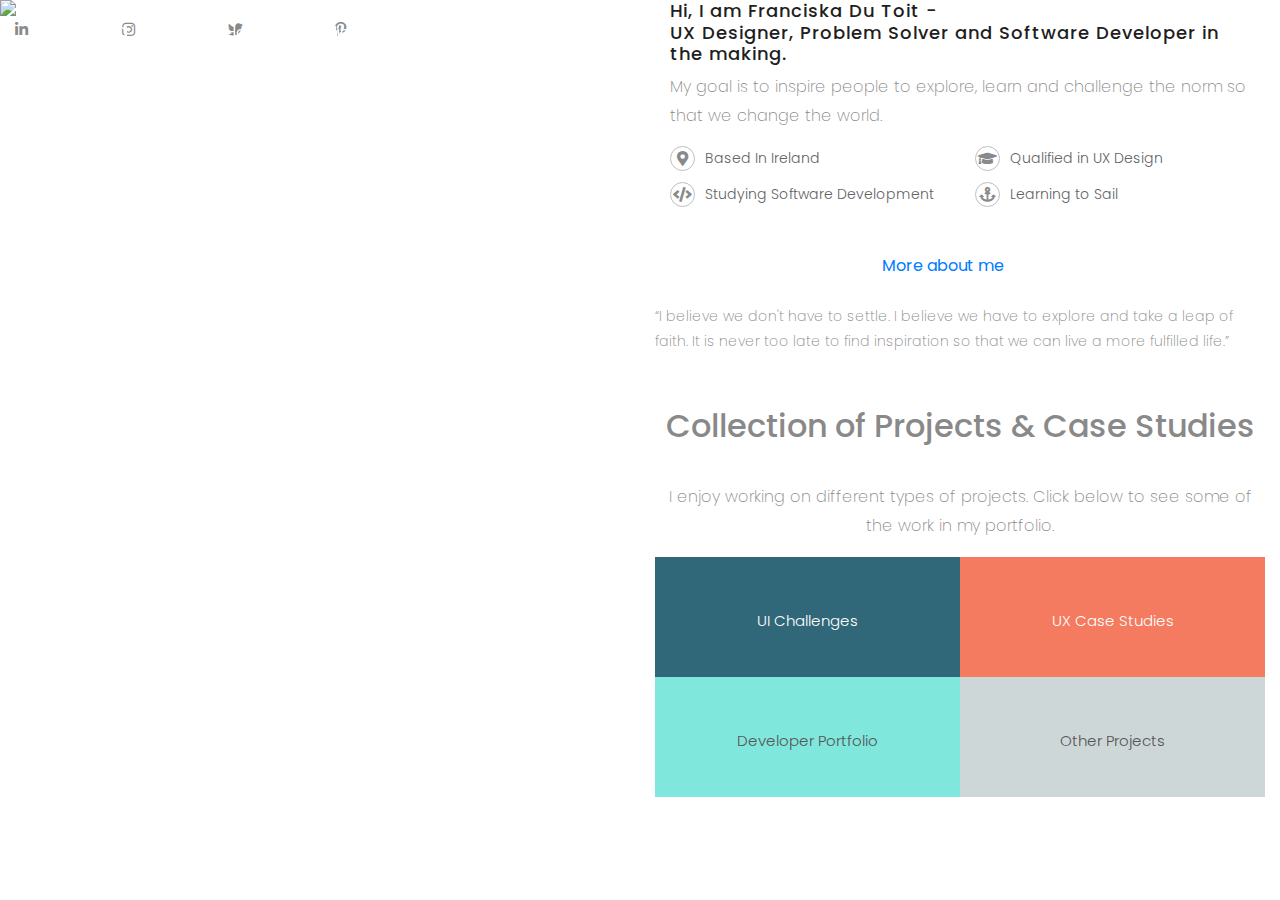
==== index.html @ 64462a46 "Change image link for hero image" ====
<!DOCTYPE html>
<html lang="en">
<head>
    <!-- Required meta tags -->
    <meta charset="utf-8">
    <meta name="viewport" content="width=device-width, initial-scale=1, shrink-to-fit=no">
    <meta http-equiv="X-UA-Compatible" content="ie=edge">
    <meta name="description" content="Franciska Du Toit Personal and Portfolio Website">
    <meta name="keywords" content="Franciska Du Toit, Franciska Du Toit website">
    <title>Franciska Du Toit</title>
    <!-- Favicon to update -->
    <link rel="shortcut icon" type="image/png" href="assets/images/franciska-du-toit-favicon.png">
    <!-- Bootstrap CDN -->
    <link href="https://cdn.jsdelivr.net/npm/bootstrap@4.5.3/dist/css/bootstrap.min.css" rel="stylesheet">
    <link href="https://cdnjs.cloudflare.com/ajax/libs/mdbootstrap/4.19.1/css/mdb.min.css" rel="stylesheet">
    <!-- Hover.css CDN -->
    <link rel="stylesheet" href="https://cdnjs.cloudflare.com/ajax/libs/hover.css/2.3.1/css/hover-min.css" integrity="sha512-csw0Ma4oXCAgd/d4nTcpoEoz4nYvvnk21a8VA2h2dzhPAvjbUIK6V3si7/g/HehwdunqqW18RwCJKpD7rL67Xg==" crossorigin="anonymous" />
    <!-- Fontawesom Icons -->
    <link rel="stylesheet" href="https://use.fontawesome.com/releases/v5.8.2/css/all.css">
    <!-- CSS style sheet -->
    <link href="assets/css/style.css" rel="stylesheet">
</head>

<body>
    <!-- Nav Menu Section Code from Bootstrap-->
    <div class="site-header"> 
	<nav class="navbar navbar-expand-md fixed-top navbar-dark ">
		<div class="container-fluid">
			<a class="navbar-brand" href="index.html">Franciska Du Toit</a>
			<button class="navbar-toggler" type="button" data-toggle="collapse" data-target="#navbarNav" aria-controls="navbarNav" aria-expanded="false" aria-label="Toggle navigation">
				<span class="navbar-toggler-icon"></span>
			</button>
			<div class="collapse navbar-collapse " id="navbarNav" >
				<ul class="navbar-nav">
					<li class="nav-item">
						<a class="nav-link active" aria-current="page" href="index.html">Home</a>
                    </li>
                    <li class="nav-item dropdown show">
                        <a class=" dropdown-toggle nav-link" href="#portfolio" role="button" id="dropdownMenuLink" data-toggle="dropdown" aria-haspopup="true" aria-expanded="false">Portfolio
                        </a>
                        <div class="dropdown-menu" aria-labelledby="dropdownMenuLink">
                            <a class="dropdown-item" href="uichallenges.html">UI Challenges</a>
                            <a class="dropdown-item" href="uxcasestudies.html">UX Case Studies</a>
                            <a class="dropdown-item" href="codingprojects.html">Developer Portfolio</a>
                            <a class="dropdown-item" href="otherprojects.html">Other Projects</a>
                        </div>
                    </li>
					<li class="nav-item">
						<a class="nav-link" href="about2.html">About</a>
					</li>
					<li class="nav-item">
						<a class="nav-link" href="contact2.html">Contact</a>
					</li>
				</ul>
			</div>
		</div>
	</nav>
    </div>
    <!-- Nav Menu end -->

    <div class="container-fluid">
		<div class="row" >
            <!-- Banner section -->
			<div class="col-sm-12 col-md-12 col-lg-6" id="home"> 
                <!-- Hero-image -->
				<div class="row">
					<img class="banner-image" src="./assets/images/franciska_du_toit_homepage.jpg"/>
                </div>
                <!-- Hero-image end -->
                <!-- Social Banner -->
                <div class="row banner-imager-social" >
                    <div class="col-3 col-sm-3 col-md-2">
                        <a> <i class="fab fa-linkedin-in "></i> </a>
                    </div>
                    <div class="col-3 col-sm-3 col-md-2">
                        <a> <i class="fab fa-instagram "></i> </a> 
                    </div>
                    <div class="col-3 col-sm-3 col-md-2">
                        <a> <i class="fab fa-twitter "></i> </a> 
                    </div>
                    <div class="col-3 col-sm-3 col-md-2">
                        <a> <i class="fab fa-pinterest-p "></i> </a> 
                    </div>
                </div>
                <!-- Social Banner end -->
            </div>
            <!-- Banner section End -->
    <!-- Content Section -->
			<div class="col-sm-12 col-md-12 col-lg-6 split-content"> 
                <div class="container-fluid container-custom">
                    <div class="row">
                        <div class="col-sm-12 intro-content">
                            <h1 class="home-heading">Hi, I am Franciska Du Toit - 
                            <br> UX Designer, Problem Solver and Software Developer in the making. </h1>
                            <p>My goal is to inspire people to explore, learn and challenge the norm so that we change the world.</p>
                        </div>
                    </div>
                </div>
                <!-- Intro text end-->
                <!-- Personal info-->
                    <div class="container-fluid container-custom ">
                        <div class="row bullet-list ">
                            <div class="col-12 col-md-6 bullet">
                            <!-- Personal Info Bullets ------->
                            <div class="bullet-icon">
                                <i class="fas fa-map-marker-alt" alt="map-icon"></i>
                            </div>
                                <div class="bullet-text">Based In Ireland
                                </div>
                        </div>
                        <div class="col-12 col-md-6 bullet">
                            <div class="bullet-icon">
                                <i class="fas fa-graduation-cap"></i>
                            </div>
                                <div class="bullet-text">Qualified in UX Design
                                </div>
                        </div>
                        <div class="col-12 col-md-6 bullet">
                            <div class="bullet-icon">
                                <i class="fas fa-code"></i>
                            </div>
                                <div class="bullet-text">Studying Software Development
                                </div>
                        </div>
                        <div class="col-12 col-md-6 bullet">
                            <div class="bullet-icon">
                                <i class="fas fa-anchor"></i>
                            </div>
                                <div class="bullet-text">Learning to Sail
                                </div>
                        </div>
                        <!-- Personal Info Bullets End ------->
                    </div>
                    </div>
                    <!-- Button to about page -->
                    <div class="about-btn-container">
                        <div class="btn">
                            <a href="about2.html" class="list-btn-item list-btn-item-secondary ">More about me
                            </a>
                        </div>
                    </div>
                    <!-- Button to about page end -->
                        
                        <!-- Quote ---------------------->
                        <div class="quote-container">
                        <blockquote class="blockquote">
                            <p class="quote-text">“I believe we don't have to settle. I believe we have to explore and take a leap of faith. It is never too late to find inspiration so that we can live a more fulfilled life.”</p>
                        </blockquote>
                        <!-- Quote end-------------->
                        </div>
                <!-- Intro text-->
                            <div class="portfolio-text-container" >
                                <h2 class="portfolio-heading" ><a name="portfolio"></a>
                                Collection of Projects & Case Studies 
                                </h2>
                                <p class="portfolio-paragraph">
                                I enjoy working on different types of projects. Click below to see some of the work in my portfolio.
                                </p>
                            </div>
                    <!-- Intro text end-->
                    <!--Blocks to projects -->
                            <div class="container-fluid blocks">
                                <div class="row">
                                    <div class="col nav-container">
                                        <ul id="nav" class="list-inline menucontainer">
                                            <li class="col-6 list-inline-item menu-color-ui menu-item-dark">
                                                <a href="uichallenges.html" class="hvr-sweep-to-bottom"><span>UI Challenges</span></a>
                                            </li>
                                            <li class="col-6 list-inline-item menu-color-ux menu-item-dark ">
                                                <a href="uxcasestudies.html" class="hvr-sweep-to-bottom"><span>UX Case Studies</span></a>
                                            </li>
                                            <li class="col-6 list-inline-item menu-color-code menu-item">
                                                <a href="codingprojects.html" class="hvr-sweep-to-bottom"><span>Developer Portfolio</span></a>
                                            </li>
                                            <li class="col-6 list-inline-item menu-color-other menu-item">
                                                <a href="otherprojects.html" class="hvr-sweep-to-bottom"><span>Other Projects</span></a>
                                            </li>
                                        </ul>
                                    </div>
                                </div>
                            </div>
                    <!--Blocks to projects End -->
            </div>
            <!--Content Section End-->
        </div>
    </div>

<!-- Scripts -->   
    <script src="https://cdnjs.cloudflare.com/ajax/libs/jquery/3.5.1/jquery.slim.min.js"></script>
    <script src="https://cdnjs.cloudflare.com/ajax/libs/popper.js/1.16.1/umd/popper.min.js"></script>
    <script src="https://cdnjs.cloudflare.com/ajax/libs/twitter-bootstrap/4.5.2/js/bootstrap.min.js"></script>
<!-- Scripts End -->   
</body>
</html>
---- assets/css/style.css ----
@import url('https://fonts.googleapis.com/css2?family=Poppins:wght@100;200;300;400;500;600;700;800;900&display=swap');


body {
    background-color: #ffffff;
    font-family: 'Poppins', sans-serif;
    line-height: 1.8;
    font-size: 15px;
    color: #898989;
    overflow-x: hidden;
}

/* ----------------------------------------Hero Image */

.hero-image-mobile {
    background-color: #cccccc;
    height: 400px;
    background-position: center;
    background-repeat: no-repeat;
    background-size: cover;
    position: relative;
    padding-top: 0%;
    margin-left: 0%;
}

/* For Tablet*/
@media screen and (min-width:700px) { 
    .hero-image-mobile {
        background-size: 60% ;
        background-color: #fff;
    } 
} 

/* For Desktop*/
@media screen and (min-width:990px) { 
    .hero-image-mobile {display: none;} 
} 

.hero-image {
    display: none;
    background-position: 50% 0;
    background-color: #222222;
    
}

/* hero image layout original credit : http://themes.2the.me/Node/1.0.4/index.html#) */
/*To place image on left hand side of page */
/* For Desktop*/
@media (min-width: 992px){
.hero-image, .personal-content {
    width: 50%;
}
}

/* For Desktop*/
/*To make sure image stays fixed image on left hand side for desktop view */
@media (min-width: 992px){
.hero-image {
    position: fixed;
    top: 0;
    left: 0;
    bottom: 0;
    background-size: cover;
    display: block;
    background-position: 50% 0;
}
}

/*To position the list items in footer*/
.hero-image-footer {
    position: absolute;
    bottom: 0;
    width: 100%;
    padding: 25px 50px;
    background-color: rgba(56, 55, 55, 0.5);
    
}

/*To style the list items in footer*/
.social-list {
    text-transform: uppercase;
    letter-spacing: 1px;
    font-size: 10px;
    color: #fff;
    list-style: none;
    padding: 0;
    margin: 0;
}

.social-list > li > a {
    color: #fff;
    font-size: 15px;
}

/*To make list horizontal & next to each other in footer*/
.social-list > li {
    display: inline-block;
    margin: 0 0 0 30px;
}

/* For Desktop*/
/*To place content on right hand side of page*/
@media (min-width: 992px){
.personal-content {
    float: right;
}
}

/* For Desktop*/
@media (min-width: 992px){
.hero-image, .personal-content {
    width: 50%;
}
}

/* ----------------------------------------Home page */

.personal-content {
    padding-top: 70px;
    padding-bottom: 0px;
    padding-right: 0px;
    padding-left: 0px;
}

.personal-section {
    background-color: #ffffff;
    background-position: 50% 0;
    background-repeat: no-repeat;
    background-size: cover;
    position: relative;
    padding-top: 0px;
    padding-right: 0px;
    padding-bottom: 10px;
    padding-left: 0px;
}

/* For Desktop*/
@media (min-width: 992px){
    .personal-content{
        padding-top: 10%;
        padding-right: 0px;
        padding-left: 5%;
    }
}

.personal-content-container{
    padding-top: 5%;
}

.container-custom {
    max-width: 768px;
}

.container-fluid {
    padding-right: 15px;
    padding-left: 15px;
    margin-right: auto;
    margin-left: auto;
}

.row {
    margin-right: -15px;
    margin-left: -15px;
}

/* For Mobile*/
@media (min-width: 300){
.col-sm-12 {
    width: 100%;
}
}

h1, .h1 {
    font-size: 25px;
    color: #1f1e1e;
    letter-spacing: 1px;
}

h1, .about-heading {
    padding-right: 5%;
    padding-left: 0%;
}

/* For Tablet*/
@media screen and (min-width:700px) { 
    .h1, .about-heading {
        text-align: center;
    } 
} 

/* For Desktop*/
@media screen and (min-width:990px) { 
    .h1, .about-heading {
        text-align: left;
    } 
} 

/* To style bullets */
/* original code credit for bullets: https://austinknight.com/ */
.bullet {
    display: flex;
    padding-bottom: 10px;
    -webkit-box-align: start;
    align-items: flex-start;
    
}

.bullet-icon{
    display: flex;
    width: 25px;
    height: 25px;
    margin-right: 10px;
    -webkit-box-pack: center;
    justify-content: center;
    align-items: center;
    -webkit-box-align: center;
    -webkit-box-flex: 0;
    flex: 0 0 auto;
    border: 1px solid #bfbfbf;
    border-radius: 35px;
    background-color: #fff;
}

.bullet-text {
    color: #636363;
    font-size: 14px;
    font-weight: 300;
    padding-right: 10px;
    font-family: 'Poppins', sans-serif;
}

/*To style button content */
.about-btn-container{
    padding-left: 28%;
    padding-top: 2%;
    padding-bottom: 2%;
}

/* For Tablet*/
@media (min-width: 700px){
.about-btn-container {
    padding-left: 40%;
    padding-right: 35%;
    padding-top: 5%;
}
}

/* For Desktop*/
@media (min-width: 990px){
.about-btn-container {
    padding-left: 35%;
    padding-right: 0%;
    padding-top: 5%;
}
}

.list-group-item-secondary {
    color: #fff;
    background-color: #316879;
    border: 1px solid rgba(0,0,0,.125);
    
}

.list-group .list-group-item:last-child {
    border-radius: 8px;
}

.list-group-item-secondary:hover{
    background-color: #70888f;
    color: #ffff;
}

/* To style home page quote */
.quote-container {
    padding-top: 0%;
    padding-bottom: none;
    margin-bottom: 0;
    font-size: x-small;
}

.blockquote p {
    font-size: 14px;
    padding-top: 1%;
    padding-bottom: 1%;
    margin-bottom: 0%;
}

/* For Tablet*/
@media (max-width: 600px){
    .quote-container{
        display: none;
}
}

.hero-image-footer-mobile {
    position: relative;
    bottom: 0;
    width: 100%;
    padding-right: 20px;
    padding-left: 0px;
    padding-top: 2%;
    padding-bottom: 2%;
    text-align: center;
    color: #636363;
}

.hero-image-footer-mobile .social-list > li > a { 
    color: #636363;
}

/* For Desktop*/
@media (min-width: 990px){
    .hero-image-footer-mobile{
        padding-top: 0px;
}
}

/* For Desktop*/
@media (min-width: 990px){
    .hero-image-footer-mobile{
        display: none;
}
}

/* ----------------------------------------Portfolio Page */

.portfolio-text-container{
    padding-left: 0;
    padding-right: 0;
    text-align: center;
}

/* For Tablet*/
@media screen and (min-width: 700px){
.portfolio-container {
    padding-top: 6%;
    padding-bottom: 10%;
    max-width: none;
}
}

/* For Desktop*/
@media screen and (min-width: 990px){
.portfolio-container {
    padding-top: 6%;
    padding-bottom: 10%;
    padding-left: 10%;
    max-width: none;
}
}

.portfolio-heading{
    text-align: center;
    padding-top: 5%;
}

/* For Desktop*/
@media screen and (min-width: 990px){
.portfolio-heading{
    text-align: center;
    padding-top: 5%;
}
}

/* For Desktop*/
@media screen and (min-width: 990px){
.portfolio-paragraph{
    padding-top: 5%;
}
}

.menu-color-ui{
    background-color: #316879;
}
.menu-color-ux{
    background-color: #f47a60;
}
.menu-color-code{
    background-color: #7fe7dc;
}
.menu-color-other{
    background-color: #ced7d8;
}

.list-inline-item:not(:last-child) {
    margin-right: 0;
}
.menucontainer {
    font-size: 0;
}

#nav {
    margin: 0;
}

#nav li{
    font-size: 14px;
    padding: 0;
}

.nav-container{
    margin-bottom: auto;
    padding: 0px;
}

.menu-item {
    height: 120px;
    text-align: center;
    padding: 0;
}

.menu-item a {
    width: 100%;
    text-decoration: none;
    color: #555555;
    height: 120px;
}

.menu-item-dark {
    height: 120px;
    text-align: center;
    padding: 0;
}

.menu-item-dark a {
    width: 100%;
    text-decoration: none;
    color: #fff;
    height: 120px;
}

.menu-item span {
    display: block;
    width: 100%;
    padding-top: 50px;
    text-align: center;
    font-size: 15px;
    font-weight: 300;
}

.menu-item-dark span {
    display: block;
    width: 100%;
    padding-top: 50px;
    text-align: center;
    font-size: 15px;
    font-weight: 300;
}

/* ----------------------------------------About Page */


.about-info-container {
    padding-left: 8%;
    padding-right: 10%;
    text-align: center;
    
}

.about-info-container, h1{
    font-size: large;
}

.about-info-container, p{
    font-weight: 200;
    font-size: medium;
}

/*original code credit for project timeline list: https://austinknight.com/ */
.project-timeline-container {
    position: relative;
    display: block;
    padding: 15px;
    border: 1px solid #ddd;
    border-radius: 5px;
    color: #676767;
    text-decoration: none;
}

.project-timeline-heading {
    position: relative;
    -webkit-box-flex: 0;
    -webkit-flex: 0 auto;
    -ms-flex: 0 auto;
    flex: 0 auto;
    color: #636363;
    font-size: 12px;
    line-height: 15px;
    text-align: center;
}

.timeline-line {
    height: 3px;
    margin-top: 50px;
    margin-left: -20px;
    background-color: transparent;
    background-image: -webkit-gradient(linear, left top, right top, color-stop(1%, hsla(0, 0%, 86.7%, 0)), color-stop(12%, #ddd));
    background-image: linear-gradient(90deg, hsla(0, 0%, 86.7%, 0) 1%, #ddd 12%);
}

.project-timeline-tab{
    margin-top: -22px;
}

.project-list {
    justify-content: space-between;
    padding-bottom: 35px;
    margin-left: 0px;
}

/* image border styling from https://www.w3schools.com/howto/howto_css_border_image.asp */
.timeline-event{
    border: 6px solid #fff;
    border-radius: 100px;
    box-shadow: 0 1px 5px 0 #c4c2c2;
    transition: box-shadow 300ms ease, transform 300ms ease, -webkit-transform 300ms ease;
    margin-right: 2%;
}

.tab-active {
    display: block;
}

.ai-work-thumb {
    height: 150px;
    margin-top: 4px;
    border: 1px solid #ddd;
    border-radius: 5px;
    background-position: 0px 0px;
    background-size: cover;
}

.timeline-year {
    position: relative;
    -webkit-box-flex: 0;
    -webkit-flex: 0 auto;
    -ms-flex: 0 auto;
    flex: 0 auto;
    color: #636363;
    font-size: 10px;
    line-height: 15px;
    text-align: center;
    text-transform: uppercase;
}

.project-title {
    margin-top: 10px;
    font-size: 16px;
    line-height: 26px;
    font-weight: 300;
}

.project-title-text  {
    text-align: justify;
    font-size: 15px;
}

.qualification-container{
    position: relative;
    display: block;
    padding:15px;
    
    text-decoration: none;
}

.about-heading{
    font-size: medium;
    padding-top: 10px;
    text-align: center;
}

.about-text {
    font-size: small;
}

.progress-container{
    padding-top: 5px;
}

.progress-heading{
    font-size: small;
}

.bullet-qual {
    display: flex;
    padding-bottom: 10px;
    text-align: left;
}

.bullet-qual-icon{
    display: flex;
    width: 35px;
    height: 35px;
    margin-right: 10px;
    justify-content: center;
    align-items: center;
    flex: 0 0 auto;
    border: 6px solid #fff;
    border-radius: 50%;
    background-color: #fff;
    box-shadow: 0 1px 5px 0 #bfbfbf
}

.bullet-qual-text {
    padding-top: 2%;
    font-size: small;
    font-weight: 200;
    padding-right: 30px;
    text-align: left;

}

.cv-text{
    font-size: 12px;
    padding-top: 10%;
    
}

/* For Desktop*/
@media screen and (min-width: 990px){
.cv-text{
    font-size: 14px;
    padding-top: 10%;
    color: #1f1e1e;
}
}

.cv-pdf{
    font-size: 18px;
    color: #316879;
    text-align: center;
    padding-left: 5px;

}

/* ----------------------------------------Contact Page */

.form-container{
    
    padding-left: 5%;
    padding-right: 5%;
}

.contact-btn-container{
    position: relative;
    padding-top: 2%;
}

#contact-btn{
    background-color: #316879;
    color: #fff;
    border-radius: 8px;
}

#contact-btn:hover  {
    background-color: #15343d;
    color: white;
}
/* ----------------------------------------Hover.css */

.hvr-sweep-to-bottom:before {
    background: rgba(0,0,0,0.2);
    height: 120px;
}



/* ----------------------------------------Media Queries */





@media screen and (min-width: 768px){
.form-container{
    padding-top: 20% ;
}
}


@media screen and (min-width: 768px){
.center-btn {
    padding-top: 2%;
    -ms-transform: translateX(0%);
    transform: translateX(0%);
}
}
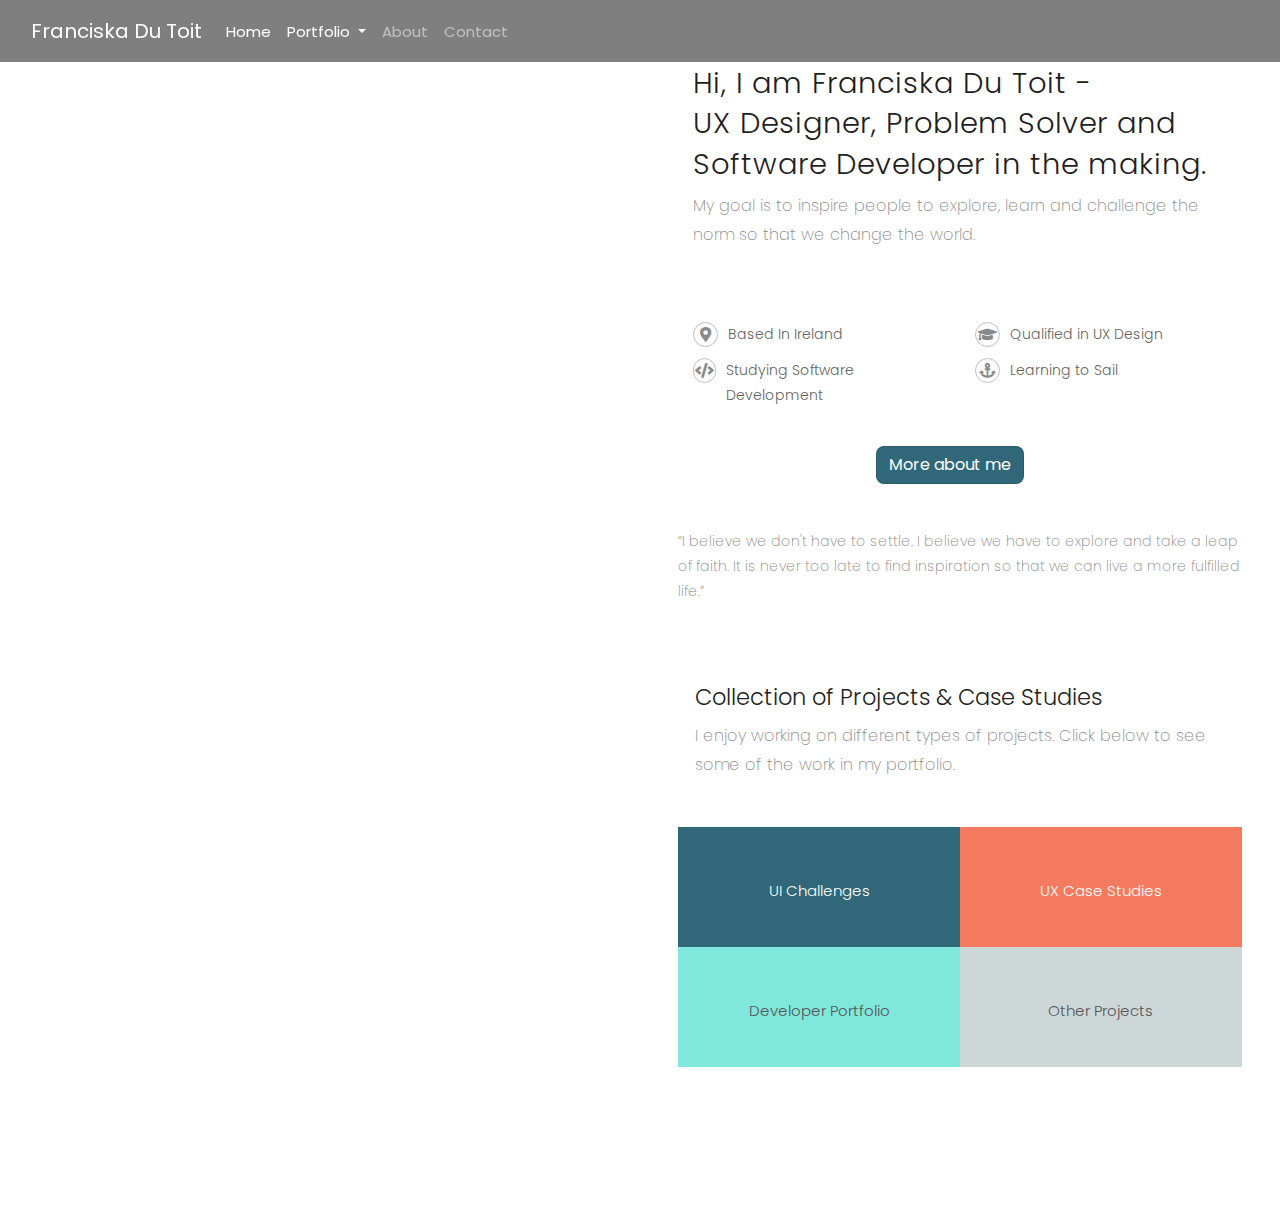
==== commit 0c137e2f: "Add social media links to pages" ====
--- a/index.html
+++ b/index.html
@@ -15,7 +15,7 @@
     <link href="https://cdnjs.cloudflare.com/ajax/libs/mdbootstrap/4.19.1/css/mdb.min.css" rel="stylesheet">
     <!-- Hover.css CDN -->
     <link rel="stylesheet" href="https://cdnjs.cloudflare.com/ajax/libs/hover.css/2.3.1/css/hover-min.css" integrity="sha512-csw0Ma4oXCAgd/d4nTcpoEoz4nYvvnk21a8VA2h2dzhPAvjbUIK6V3si7/g/HehwdunqqW18RwCJKpD7rL67Xg==" crossorigin="anonymous" />
-    <!-- Fontawesom Icons -->
+    <!-- Fontawesome Icons -->
     <link rel="stylesheet" href="https://use.fontawesome.com/releases/v5.8.2/css/all.css">
     <!-- CSS style sheet -->
     <link href="assets/css/style.css" rel="stylesheet">
@@ -41,15 +41,15 @@
                         <div class="dropdown-menu" aria-labelledby="dropdownMenuLink">
                             <a class="dropdown-item" href="uichallenges.html">UI Challenges</a>
                             <a class="dropdown-item" href="uxcasestudies.html">UX Case Studies</a>
-                            <a class="dropdown-item" href="codingprojects.html">Developer Portfolio</a>
+                            <a class="dropdown-item" href="developerprojects.html">Developer Portfolio</a>
                             <a class="dropdown-item" href="otherprojects.html">Other Projects</a>
                         </div>
                     </li>
 					<li class="nav-item">
-						<a class="nav-link" href="about2.html">About</a>
+						<a class="nav-link" href="about.html">About</a>
 					</li>
 					<li class="nav-item">
-						<a class="nav-link" href="contact2.html">Contact</a>
+						<a class="nav-link" href="contact.html">Contact</a>
 					</li>
 				</ul>
 			</div>
@@ -70,16 +70,16 @@
                 <!-- Social Banner -->
                 <div class="row banner-imager-social" >
                     <div class="col-3 col-sm-3 col-md-2">
-                        <a> <i class="fab fa-linkedin-in "></i> </a>
+                        <a href="https://www.linkedin.com/in/franciskadutoit" target="_blank"> <i class="fab fa-linkedin-in "></i> </a>
                     </div>
                     <div class="col-3 col-sm-3 col-md-2">
-                        <a> <i class="fab fa-instagram "></i> </a> 
+                        <a href="https://www.instagram.com/designed.byfranciska/" target="_blank"> <i class="fab fa-instagram "></i> </a> 
                     </div>
                     <div class="col-3 col-sm-3 col-md-2">
-                        <a> <i class="fab fa-twitter "></i> </a> 
+                        <a href="https://twitter.com/FranciskaDuToit" target="_blank"> <i class="fab fa-twitter "></i> </a> 
                     </div>
                     <div class="col-3 col-sm-3 col-md-2">
-                        <a> <i class="fab fa-pinterest-p "></i> </a> 
+                        <a href="https://www.pinterest.ie/franciskadtt/_saved/" target="_blank"> <i class="fab fa-pinterest-p "></i> </a> 
                     </div>
                 </div>
                 <!-- Social Banner end -->
@@ -170,7 +170,7 @@
                                                 <a href="uxcasestudies.html" class="hvr-sweep-to-bottom"><span>UX Case Studies</span></a>
                                             </li>
                                             <li class="col-6 list-inline-item menu-color-code menu-item">
-                                                <a href="codingprojects.html" class="hvr-sweep-to-bottom"><span>Developer Portfolio</span></a>
+                                                <a href="developerprojects.html" class="hvr-sweep-to-bottom"><span>Developer Portfolio</span></a>
                                             </li>
                                             <li class="col-6 list-inline-item menu-color-other menu-item">
                                                 <a href="otherprojects.html" class="hvr-sweep-to-bottom"><span>Other Projects</span></a>
--- a/assets/css/style.css
+++ b/assets/css/style.css
@@ -8,201 +8,202 @@
     font-size: 15px;
     color: #898989;
     overflow-x: hidden;
-}
-
-/* ----------------------------------------Hero Image */
-
-.hero-image-mobile {
-    background-color: #cccccc;
-    height: 400px;
-    background-position: center;
-    background-repeat: no-repeat;
-    background-size: cover;
-    position: relative;
-    padding-top: 0%;
-    margin-left: 0%;
+    margin-bottom: 10%;
+}
+
+html {
+    scroll-behavior: smooth;
+}
+
+.row {
+    margin-top: -25px;
+    margin-bottom: -10px
+}
+
+/* ----------------------------------------Nav Bar */
+.site-header .navbar{
+	background-color: rgba(0,0,0,.5);
+}
+
+.navbar-dark .navbar-toggler {
+    color: rgba(255,255,255,.5);
+    border-color: rgba(56, 55, 55, 0.5);
+}
+
+.dropdown-menu {
+    background-color: #222222;
+    
+}
+.navbar .dropdown-menu a:not(.active) {
+    color: #e6e3e3;
+}
+
+.navbar .dropdown-menu a:hover{
+    color: #857777;
+}
+
+/* ----------------------------------------Banner */
+
+/*For Desktop*/
+@media (min-width: 1000px) {
+#home{
+    position: fixed;
+}
+}
+
+.banner-image{
+	width:100%;
+	z-index: -1;
+}
+    
+.banner-imager-social {
+	background-color: rgba(56, 55, 55, 0.5);
+	height:60px;
+	margin-top:-60px;
+    padding-left: 30px;
+    
+}
+
+.banner-imager-social-contact {
+    background-color: rgba(56, 55, 55, 0.5);
+	height:60px;
+	margin-top:-60px;
+    padding-left: 30px;
+}
+
+/*For Tablet*/
+@media (min-width: 600px) {
+.banner-imager-social {
+    padding-left: 30%;
+}
+}
+/*For Desktop*/
+@media (min-width: 990px) {
+.banner-imager-social {
+    margin-top: -60%;
+    display: table;
+    padding-left: 0px;
+}
+}
+@media (min-width: 1024px){
+#social-banner-hide-lg{
+    display: none;
+}
+}
+
+@media (max-width: 900px){
+#social-banner-hide-sm{
+    display: none;
+}
+}
+
+/*For Tablet*/
+@media (min-width: 600px) {
+.banner-imager-social-contact  {
+    padding-left: 30%;
+}
+}
+
+/*For Desktop*/
+@media (min-width: 1024px) {
+.banner-imager-social-contact {
+    margin-top: -30%;
+    display: table;
+    padding-left: 0px;
+    margin-left: 102%;
+}
+}
+
+.banner-imager-social .fab{
+	font-size:large;
+	color:white;
+	padding-top: 15px;
+}
+
+.banner-imager-social-contact .fab {
+    font-size:large;
+	color:white;
+    padding-top: 15px;
+}
+
+/* --------------------------------------- Content Section */
+/*For Desktop*/
+@media (min-width: 1000px) {
+    .split-content{
+    margin-left: 50%;
+    margin-top: 0%;
+    padding-left: 3%;
+    padding-right: 3%;
+}
+}
+
+/* ----------------------------------------Home page */
+
+.intro-content{
+    padding-top: 20%;
+    padding-bottom: 5%;
 }
 
 /* For Tablet*/
-@media screen and (min-width:700px) { 
-    .hero-image-mobile {
-        background-size: 60% ;
-        background-color: #fff;
+@media screen and (min-width:600px) { 
+    .intro-content {
+        padding-top: 10%;
+        padding-bottom: 5%;
     } 
 } 
 
 /* For Desktop*/
 @media screen and (min-width:990px) { 
-    .hero-image-mobile {display: none;} 
+    .intro-content {
+        padding-top: 20%;
+        padding-bottom: 5%;
+
+    } 
 } 
 
-.hero-image {
-    display: none;
-    background-position: 50% 0;
-    background-color: #222222;
-    
-}
-
-/* hero image layout original credit : http://themes.2the.me/Node/1.0.4/index.html#) */
-/*To place image on left hand side of page */
-/* For Desktop*/
-@media (min-width: 992px){
-.hero-image, .personal-content {
-    width: 50%;
-}
-}
-
-/* For Desktop*/
-/*To make sure image stays fixed image on left hand side for desktop view */
-@media (min-width: 992px){
-.hero-image {
-    position: fixed;
-    top: 0;
-    left: 0;
-    bottom: 0;
-    background-size: cover;
-    display: block;
-    background-position: 50% 0;
-}
-}
-
-/*To position the list items in footer*/
-.hero-image-footer {
-    position: absolute;
-    bottom: 0;
-    width: 100%;
-    padding: 25px 50px;
-    background-color: rgba(56, 55, 55, 0.5);
-    
-}
-
-/*To style the list items in footer*/
-.social-list {
-    text-transform: uppercase;
-    letter-spacing: 1px;
-    font-size: 10px;
-    color: #fff;
-    list-style: none;
-    padding: 0;
-    margin: 0;
-}
-
-.social-list > li > a {
-    color: #fff;
-    font-size: 15px;
-}
-
-/*To make list horizontal & next to each other in footer*/
-.social-list > li {
-    display: inline-block;
-    margin: 0 0 0 30px;
-}
-
-/* For Desktop*/
-/*To place content on right hand side of page*/
-@media (min-width: 992px){
-.personal-content {
-    float: right;
-}
-}
-
-/* For Desktop*/
-@media (min-width: 992px){
-.hero-image, .personal-content {
-    width: 50%;
-}
-}
-
-/* ----------------------------------------Home page */
-
-.personal-content {
-    padding-top: 70px;
-    padding-bottom: 0px;
-    padding-right: 0px;
-    padding-left: 0px;
-}
-
-.personal-section {
-    background-color: #ffffff;
-    background-position: 50% 0;
-    background-repeat: no-repeat;
-    background-size: cover;
-    position: relative;
-    padding-top: 0px;
-    padding-right: 0px;
-    padding-bottom: 10px;
-    padding-left: 0px;
-}
-
-/* For Desktop*/
-@media (min-width: 992px){
-    .personal-content{
-        padding-top: 10%;
-        padding-right: 0px;
-        padding-left: 5%;
-    }
-}
-
-.personal-content-container{
-    padding-top: 5%;
-}
-
-.container-custom {
-    max-width: 768px;
-}
-
-.container-fluid {
-    padding-right: 15px;
-    padding-left: 15px;
-    margin-right: auto;
-    margin-left: auto;
-}
-
-.row {
-    margin-right: -15px;
-    margin-left: -15px;
-}
-
-/* For Mobile*/
-@media (min-width: 300){
-.col-sm-12 {
-    width: 100%;
-}
-}
-
-h1, .h1 {
-    font-size: 25px;
+.home-heading {
+    font-size: 29px;
     color: #1f1e1e;
     letter-spacing: 1px;
-}
-
-h1, .about-heading {
-    padding-right: 5%;
-    padding-left: 0%;
+    text-align: left;
+}
+
+.home-heading {
+    padding-right: 1%;
 }
 
 /* For Tablet*/
-@media screen and (min-width:700px) { 
-    .h1, .about-heading {
-        text-align: center;
+@media (min-width:600px) { 
+    h1, .about-heading {
+    font-size: revert;
+    line-height: 1.4;
+    font-weight: 300;
+    color: #222222;
     } 
 } 
 
 /* For Desktop*/
-@media screen and (min-width:990px) { 
-    .h1, .about-heading {
+@media (min-width:800px) { 
+    h1 .home-heading  {
         text-align: left;
+        font-size: 100px;
     } 
+    p {
+        padding-bottom: 5%;
+    }
 } 
+
+.bullet-list{
+    padding-top: 5%;
+    padding-bottom: 5%;
+}
 
 /* To style bullets */
 /* original code credit for bullets: https://austinknight.com/ */
 .bullet {
     display: flex;
     padding-bottom: 10px;
-    -webkit-box-align: start;
     align-items: flex-start;
-    
 }
 
 .bullet-icon{
@@ -210,12 +211,8 @@
     width: 25px;
     height: 25px;
     margin-right: 10px;
-    -webkit-box-pack: center;
     justify-content: center;
     align-items: center;
-    -webkit-box-align: center;
-    -webkit-box-flex: 0;
-    flex: 0 0 auto;
     border: 1px solid #bfbfbf;
     border-radius: 35px;
     background-color: #fff;
@@ -231,16 +228,15 @@
 
 /*To style button content */
 .about-btn-container{
-    padding-left: 28%;
+    padding-left: 25%;
     padding-top: 2%;
     padding-bottom: 2%;
 }
 
 /* For Tablet*/
-@media (min-width: 700px){
+@media (min-width: 600px){
 .about-btn-container {
-    padding-left: 40%;
-    padding-right: 35%;
+    padding-left: 35%;
     padding-top: 5%;
 }
 }
@@ -250,31 +246,46 @@
 .about-btn-container {
     padding-left: 35%;
     padding-right: 0%;
-    padding-top: 5%;
-}
-}
-
-.list-group-item-secondary {
+    padding-top: 2%;
+}
+}
+
+.btn{
     color: #fff;
     background-color: #316879;
     border: 1px solid rgba(0,0,0,.125);
-    
-}
-
-.list-group .list-group-item:last-child {
     border-radius: 8px;
-}
-
-.list-group-item-secondary:hover{
-    background-color: #70888f;
+    
+} 
+
+.btn:hover{
+    color: #fff;
+    background-color: #214b58;
+    border: 1px solid rgba(0,0,0,.125);
+    border-radius: 8px;
+    
+} 
+
+.btn a {
+    background-color: transparent;
+}
+
+.list-btn-item-secondary {
+    color: #fff;
+    background-color: #316879;
+    text-decoration: none;
+    
+}
+
+.list-btn-item-secondary:hover{
     color: #ffff;
 }
+
 
 /* To style home page quote */
 .quote-container {
-    padding-top: 0%;
-    padding-bottom: none;
-    margin-bottom: 0;
+    padding-top: 5%;
+    margin-bottom: 0px;
     font-size: x-small;
 }
 
@@ -292,80 +303,31 @@
 }
 }
 
-.hero-image-footer-mobile {
-    position: relative;
-    bottom: 0;
-    width: 100%;
-    padding-right: 20px;
-    padding-left: 0px;
-    padding-top: 2%;
-    padding-bottom: 2%;
-    text-align: center;
-    color: #636363;
-}
-
-.hero-image-footer-mobile .social-list > li > a { 
-    color: #636363;
+/* To style portfolio section */
+.portfolio-heading{
+    padding-top: 10%;
+    font-size: revert;
+    line-height: 1.4;
+    font-weight: 300;
+    color: #222222;
+    text-align: left;
+    padding-left: 3%;
+}
+
+.portfolio-paragraph{
+    text-align: left;
+    padding-left: 3%;
+}
+
+/* Original credit: Code Institute Lessons on UCD Resume */
+.blocks{
+    padding-top:10%;
 }
 
 /* For Desktop*/
 @media (min-width: 990px){
-    .hero-image-footer-mobile{
-        padding-top: 0px;
-}
-}
-
-/* For Desktop*/
-@media (min-width: 990px){
-    .hero-image-footer-mobile{
-        display: none;
-}
-}
-
-/* ----------------------------------------Portfolio Page */
-
-.portfolio-text-container{
-    padding-left: 0;
-    padding-right: 0;
-    text-align: center;
-}
-
-/* For Tablet*/
-@media screen and (min-width: 700px){
-.portfolio-container {
-    padding-top: 6%;
-    padding-bottom: 10%;
-    max-width: none;
-}
-}
-
-/* For Desktop*/
-@media screen and (min-width: 990px){
-.portfolio-container {
-    padding-top: 6%;
-    padding-bottom: 10%;
-    padding-left: 10%;
-    max-width: none;
-}
-}
-
-.portfolio-heading{
-    text-align: center;
-    padding-top: 5%;
-}
-
-/* For Desktop*/
-@media screen and (min-width: 990px){
-.portfolio-heading{
-    text-align: center;
-    padding-top: 5%;
-}
-}
-
-/* For Desktop*/
-@media screen and (min-width: 990px){
-.portfolio-paragraph{
-    padding-top: 5%;
+.blocks{
+    padding-top:5%;
 }
 }
 
@@ -383,30 +345,32 @@
 }
 
 .list-inline-item:not(:last-child) {
-    margin-right: 0;
-}
+    margin-right: 0px;
+}
+
 .menucontainer {
-    font-size: 0;
+    font-size: 0px;
 }
 
 #nav {
-    margin: 0;
+    margin: 0px;
 }
 
 #nav li{
     font-size: 14px;
-    padding: 0;
+    padding: 0px;
 }
 
 .nav-container{
     margin-bottom: auto;
     padding: 0px;
+    padding-bottom: 10%;
 }
 
 .menu-item {
     height: 120px;
     text-align: center;
-    padding: 0;
+    padding: 0px;
 }
 
 .menu-item a {
@@ -419,7 +383,7 @@
 .menu-item-dark {
     height: 120px;
     text-align: center;
-    padding: 0;
+    padding: 0px;
 }
 
 .menu-item-dark a {
@@ -447,30 +411,31 @@
     font-weight: 300;
 }
 
+
 /* ----------------------------------------About Page */
 
 
 .about-info-container {
-    padding-left: 8%;
-    padding-right: 10%;
-    text-align: center;
-    
-}
-
-.about-info-container, h1{
+    padding-left: 4%;
+    padding-right: 4%;
+    text-align: center;
+}
+
+.about-info-container, h2{
     font-size: large;
 }
 
 .about-info-container, p{
     font-weight: 200;
     font-size: medium;
-}
-
-/*original code credit for project timeline list: https://austinknight.com/ */
+    
+}
+
+/*original code credit for project timeline list and line: https://austinknight.com/ */
 .project-timeline-container {
     position: relative;
     display: block;
-    padding: 15px;
+    padding: 10px;
     border: 1px solid #ddd;
     border-radius: 5px;
     color: #676767;
@@ -479,14 +444,37 @@
 
 .project-timeline-heading {
     position: relative;
-    -webkit-box-flex: 0;
-    -webkit-flex: 0 auto;
-    -ms-flex: 0 auto;
-    flex: 0 auto;
     color: #636363;
-    font-size: 12px;
+    font-size: 15px;
     line-height: 15px;
     text-align: center;
+    padding-left: 5%;
+}
+
+/* For Tablet*/
+@media (min-width: 500px) and (max-width: 900px){
+    .project-timeline-heading {
+    position: relative;
+    color: #636363;
+    font-size: 16px;
+    line-height: 15px;
+    text-align: center;
+    padding-left: 10%;
+    padding-top: 2%;
+}
+}
+
+/* For Desktop*/
+@media (min-width: 990px){
+    .project-timeline-heading {
+    position: relative;
+    color: #636363;
+    font-size: 16px;
+    line-height: 15px;
+    text-align: center;
+    padding-left: 10%;
+    padding-top: 2%;
+}
 }
 
 .timeline-line {
@@ -494,48 +482,161 @@
     margin-top: 50px;
     margin-left: -20px;
     background-color: transparent;
-    background-image: -webkit-gradient(linear, left top, right top, color-stop(1%, hsla(0, 0%, 86.7%, 0)), color-stop(12%, #ddd));
     background-image: linear-gradient(90deg, hsla(0, 0%, 86.7%, 0) 1%, #ddd 12%);
 }
 
-.project-timeline-tab{
-    margin-top: -22px;
-}
-
-.project-list {
-    justify-content: space-between;
-    padding-bottom: 35px;
-    margin-left: 0px;
-}
-
-/* image border styling from https://www.w3schools.com/howto/howto_css_border_image.asp */
+
+/* image border styling from https://www.w3schools.com/howto/howto_css_border_image.asp and https://austinknight.com/ */
 .timeline-event{
-    border: 6px solid #fff;
+    padding: 9px;
+    border-style: none;
     border-radius: 100px;
-    box-shadow: 0 1px 5px 0 #c4c2c2;
+    background-color: #fff;
+    box-shadow: 0 1px 5px 0 #dadada;
+    -webkit-transition: box-shadow 300ms ease, -webkit-transform 300ms ease;
+    transition: box-shadow 300ms ease, -webkit-transform 300ms ease;
+    transition: box-shadow 300ms ease, transform 300ms ease;
     transition: box-shadow 300ms ease, transform 300ms ease, -webkit-transform 300ms ease;
-    margin-right: 2%;
-}
+    margin-right: 5px;
+    margin-left: 5px;
+    padding: 6px;
+}
+
+@media (min-width: 700px){
+    .timeline-event {
+    border-style: none;
+    border-radius: 100px;
+    background-color: #fff;
+    box-shadow: 0 1px 5px 0 #dadada;
+    margin-right: 70px;
+    margin-left: 10px;
+    
+}
+}
+
+@media (min-width: 990px){
+    .timeline-event{
+    padding: 9px;
+    border-style: none;
+    border-radius: 100px;
+    background-color: #fff;
+    box-shadow: 0 1px 5px 0 #dadada;
+    -webkit-transition: box-shadow 300ms ease, -webkit-transform 300ms ease;
+    transition: box-shadow 300ms ease, -webkit-transform 300ms ease;
+    transition: box-shadow 300ms ease, transform 300ms ease;
+    transition: box-shadow 300ms ease, transform 300ms ease, -webkit-transform 300ms ease;
+}
+}
+
 
 .tab-active {
     display: block;
 }
 
-.ai-work-thumb {
-    height: 150px;
-    margin-top: 4px;
-    border: 1px solid #ddd;
-    border-radius: 5px;
-    background-position: 0px 0px;
-    background-size: cover;
+
+.container .list-group{
+    display: flex; 
+    flex-direction: row;
+    align-items:center;
+    justify-content: space-evenly;
+    
+}
+
+
+@media (min-width: 768px){
+.list-group {
+    margin-left:0px;
+}
+}
+
+@media (min-width: 1025px){
+.list-group {
+    margin-left: 80px;
+    margin-right: 80px;
+}
+}
+
+.list-group-item.active {
+    border-style: none;
+    border-radius: 100px;
+    background-color: #fff;
+}
+
+.list-group-item-action{
+    padding-right: 0px;
+    margin-right: 0px;
+    max-width: 50px;
+    
+}
+
+.list-group-item-action{
+    padding-right: 0px;
+    margin-right: 0px;
+    max-width: 50px;
+    
+}
+
+.list-group-item {
+    background-color: #fff;
+    margin-right: 5px;
+    margin-left: 5px;
+    padding-left: 3.5%;
+    padding-right: 2%;
+    padding-top: 6px;
+    padding-bottom: 6px;
+    border-style: none;
+    border-radius: 100px;
+    background-color: #fff;
+    box-shadow: 0 1px 5px 0 #dadada;
+    
+}
+
+@media (min-width: 700px){
+    .list-group-item {
+    background-color: #fff;
+    padding: 14px;
+    box-shadow: 0 1px 5px 0 #9c9b9b;
+    }
+}
+
+.list-group .list-group-item:first-child {
+    border-radius: 100px;
+}
+
+.list-group-item+.list-group-item {
+    border-radius: 100px;
+}
+
+.list-group .list-group-item:last-child {
+    border-radius: 100px;
+}
+
+.cpy-img{
+    display: inline-block;
+    max-width: 100%;
+}
+
+.project-img {
+    width: 70%;
+    margin-top: 10%;
+    margin-left: 15%;
+}
+
+/* For Tablet*/
+@media (min-width: 500px) and (max-width: 900px){
+    .project-img{
+        display: block;
+        margin-left: auto;
+        margin-right: auto;
+        width: 60%;
+        background: no-repeat;
+        background-size: cover;
+        margin-top: 10%;
+}
 }
 
 .timeline-year {
     position: relative;
-    -webkit-box-flex: 0;
-    -webkit-flex: 0 auto;
-    -ms-flex: 0 auto;
-    flex: 0 auto;
     color: #636363;
     font-size: 10px;
     line-height: 15px;
@@ -555,21 +656,21 @@
     font-size: 15px;
 }
 
+/*Qualification section*/
 .qualification-container{
     position: relative;
     display: block;
     padding:15px;
-    
     text-decoration: none;
 }
 
-.about-heading{
+.qual-heading{
     font-size: medium;
     padding-top: 10px;
     text-align: center;
 }
 
-.about-text {
+.qual-text {
     font-size: small;
 }
 
@@ -594,11 +695,10 @@
     margin-right: 10px;
     justify-content: center;
     align-items: center;
-    flex: 0 0 auto;
-    border: 6px solid #fff;
+    border: 1px solid rgb(241, 241, 241);
     border-radius: 50%;
     background-color: #fff;
-    box-shadow: 0 1px 5px 0 #bfbfbf
+    box-shadow: 0px 1px 5px 0px #bfbfbf
 }
 
 .bullet-qual-text {
@@ -636,14 +736,28 @@
 /* ----------------------------------------Contact Page */
 
 .form-container{
-    
     padding-left: 5%;
     padding-right: 5%;
+}
+
+/*To move form down on larger screen*/
+/*For Desktop*/
+@media screen and (min-width: 990px){
+.form-container{
+    padding-top: 20%;
+}
 }
 
 .contact-btn-container{
     position: relative;
     padding-top: 2%;
+}
+
+/*For Desktop*/
+@media screen and (min-width: 990px){
+.contact-btn-container{
+    padding-top: 10%;
+}
 }
 
 #contact-btn{
@@ -661,28 +775,4 @@
 .hvr-sweep-to-bottom:before {
     background: rgba(0,0,0,0.2);
     height: 120px;
-}
-
-
-
-/* ----------------------------------------Media Queries */
-
-
-
-
-
-@media screen and (min-width: 768px){
-.form-container{
-    padding-top: 20% ;
-}
-}
-
-
-@media screen and (min-width: 768px){
-.center-btn {
-    padding-top: 2%;
-    -ms-transform: translateX(0%);
-    transform: translateX(0%);
-}
-}
-
+}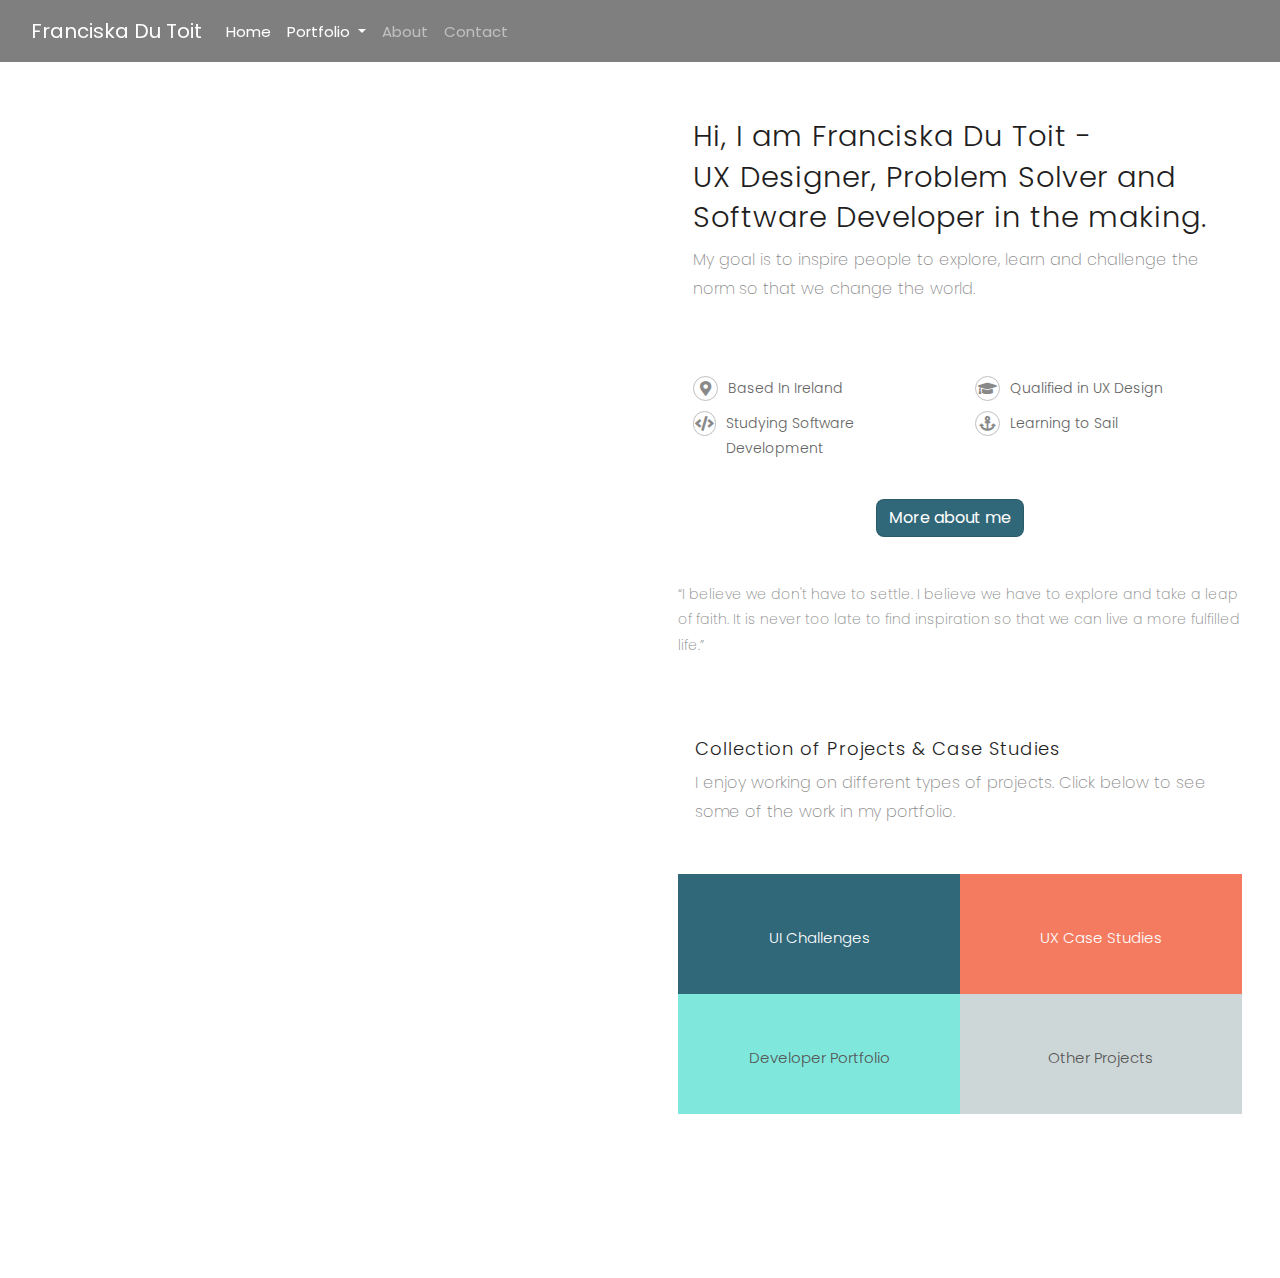
==== commit ae847fdf: "Remove errors in code" ====
--- a/index.html
+++ b/index.html
@@ -3,7 +3,7 @@
 <head>
     <!-- Required meta tags -->
     <meta charset="utf-8">
-    <meta name="viewport" content="width=device-width, initial-scale=1, shrink-to-fit=no">
+    <meta name="viewport" content="width=device-width, initial-scale=1.0">
     <meta http-equiv="X-UA-Compatible" content="ie=edge">
     <meta name="description" content="Franciska Du Toit Personal and Portfolio Website">
     <meta name="keywords" content="Franciska Du Toit, Franciska Du Toit website">
@@ -22,7 +22,7 @@
 </head>
 
 <body>
-    <!-- Nav Menu Section Code from Bootstrap-->
+    <!-- Nav Menu Section Code from Bootstrap -->
     <div class="site-header"> 
 	<nav class="navbar navbar-expand-md fixed-top navbar-dark ">
 		<div class="container-fluid">
@@ -58,34 +58,34 @@
     </div>
     <!-- Nav Menu end -->
 
-    <div class="container-fluid">
+    <div class="container-fluid ">
 		<div class="row" >
             <!-- Banner section -->
 			<div class="col-sm-12 col-md-12 col-lg-6" id="home"> 
                 <!-- Hero-image -->
 				<div class="row">
-					<img class="banner-image" src="./assets/images/franciska_du_toit_homepage.jpg"/>
+					<img class="banner-image" src="./assets/images/franciska_du_toit_homepage.jpg" alt="franciska-du-toit imahe"/>
                 </div>
                 <!-- Hero-image end -->
                 <!-- Social Banner -->
                 <div class="row banner-imager-social" >
                     <div class="col-3 col-sm-3 col-md-2">
-                        <a href="https://www.linkedin.com/in/franciskadutoit" target="_blank"> <i class="fab fa-linkedin-in "></i> </a>
+                        <a href="https://www.linkedin.com/in/franciskadutoit" target="_blank"> <i class="fab fa-linkedin-in" aria-hidden="true"></i> <span class="sr-only">Linkedin</span></a>
                     </div>
                     <div class="col-3 col-sm-3 col-md-2">
-                        <a href="https://www.instagram.com/designed.byfranciska/" target="_blank"> <i class="fab fa-instagram "></i> </a> 
+                        <a href="https://www.instagram.com/designed.byfranciska/" target="_blank"> <i class="fab fa-instagram " aria-hidden="true"></i> <span class="sr-only">Instagram</span></a> 
                     </div>
                     <div class="col-3 col-sm-3 col-md-2">
-                        <a href="https://twitter.com/FranciskaDuToit" target="_blank"> <i class="fab fa-twitter "></i> </a> 
+                        <a href="https://twitter.com/FranciskaDuToit" target="_blank"> <i class="fab fa-twitter " aria-hidden="true"></i> <span class="sr-only">Twitter</span></a> 
                     </div>
                     <div class="col-3 col-sm-3 col-md-2">
-                        <a href="https://www.pinterest.ie/franciskadtt/_saved/" target="_blank"> <i class="fab fa-pinterest-p "></i> </a> 
+                        <a href="https://www.pinterest.ie/franciskadtt/_saved/" target="_blank"> <i class="fab fa-pinterest-p " aria-hidden="true"></i> <span class="sr-only">Pinterest</span></a> 
                     </div>
                 </div>
                 <!-- Social Banner end -->
             </div>
             <!-- Banner section End -->
-    <!-- Content Section -->
+            <!-- Content Section -->
 			<div class="col-sm-12 col-md-12 col-lg-6 split-content"> 
                 <div class="container-fluid container-custom">
                     <div class="row">
@@ -96,14 +96,14 @@
                         </div>
                     </div>
                 </div>
-                <!-- Intro text end-->
-                <!-- Personal info-->
+                <!-- Intro text end -->
+                <!-- Personal info -->
                     <div class="container-fluid container-custom ">
                         <div class="row bullet-list ">
                             <div class="col-12 col-md-6 bullet">
-                            <!-- Personal Info Bullets ------->
+                            <!-- Personal Info Bullets -->
                             <div class="bullet-icon">
-                                <i class="fas fa-map-marker-alt" alt="map-icon"></i>
+                                <i class="fas fa-map-marker-alt" ></i>
                             </div>
                                 <div class="bullet-text">Based In Ireland
                                 </div>
@@ -129,36 +129,35 @@
                                 <div class="bullet-text">Learning to Sail
                                 </div>
                         </div>
-                        <!-- Personal Info Bullets End ------->
+                        <!-- Personal Info Bullets End -->
                     </div>
                     </div>
-                    <!-- Button to about page -->
+                    <!-- Link to about page -->
                     <div class="about-btn-container">
                         <div class="btn">
-                            <a href="about2.html" class="list-btn-item list-btn-item-secondary ">More about me
+                            <a href="about.html" class="list-btn-item list-btn-item-secondary ">More about me
                             </a>
                         </div>
                     </div>
-                    <!-- Button to about page end -->
-                        
-                        <!-- Quote ---------------------->
+                    <!-- Link to about page end -->
+                        <!-- Quote -->
                         <div class="quote-container">
                         <blockquote class="blockquote">
                             <p class="quote-text">“I believe we don't have to settle. I believe we have to explore and take a leap of faith. It is never too late to find inspiration so that we can live a more fulfilled life.”</p>
                         </blockquote>
-                        <!-- Quote end-------------->
+                        <!-- Quote end -->
                         </div>
-                <!-- Intro text-->
+                        <!-- Intro text -->
                             <div class="portfolio-text-container" >
-                                <h2 class="portfolio-heading" ><a name="portfolio"></a>
+                                <h2 class="portfolio-heading" ><a></a>
                                 Collection of Projects & Case Studies 
                                 </h2>
                                 <p class="portfolio-paragraph">
                                 I enjoy working on different types of projects. Click below to see some of the work in my portfolio.
                                 </p>
                             </div>
-                    <!-- Intro text end-->
-                    <!--Blocks to projects -->
+                    <!-- Intro text end -->
+                    <!-- Blocks to projects - orginal code Bootstrap4 project Code Institute with modifications -->
                             <div class="container-fluid blocks">
                                 <div class="row">
                                     <div class="col nav-container">
@@ -179,9 +178,9 @@
                                     </div>
                                 </div>
                             </div>
-                    <!--Blocks to projects End -->
+                    <!-- Blocks to projects End -->
             </div>
-            <!--Content Section End-->
+            <!-- Content Section End-->
         </div>
     </div>
 
--- a/assets/css/style.css
+++ b/assets/css/style.css
@@ -11,6 +11,7 @@
     margin-bottom: 10%;
 }
 
+/* original code credit: https://css-tricks.com/snippets/jquery/smooth-scrolling/*/
 html {
     scroll-behavior: smooth;
 }
@@ -34,6 +35,7 @@
     background-color: #222222;
     
 }
+
 .navbar .dropdown-menu a:not(.active) {
     color: #e6e3e3;
 }
@@ -43,6 +45,12 @@
 }
 
 /* ----------------------------------------Banner */
+
+.container-fluid .main-banner {
+    display: flex;
+    flex-direction: column;
+    align-items: flex-start;
+}
 
 /*For Desktop*/
 @media (min-width: 1000px) {
@@ -53,8 +61,10 @@
 
 .banner-image{
 	width:100%;
-	z-index: -1;
-}
+    z-index: -1;
+    height: 100%;
+}
+
     
 .banner-imager-social {
 	background-color: rgba(56, 55, 55, 0.5);
@@ -175,7 +185,6 @@
 /* For Tablet*/
 @media (min-width:600px) { 
     h1, .about-heading {
-    font-size: revert;
     line-height: 1.4;
     font-weight: 300;
     color: #222222;
@@ -306,7 +315,6 @@
 /* To style portfolio section */
 .portfolio-heading{
     padding-top: 10%;
-    font-size: revert;
     line-height: 1.4;
     font-weight: 300;
     color: #222222;
@@ -429,6 +437,14 @@
     font-weight: 200;
     font-size: medium;
     
+}
+
+/* For Desktop*/
+@media (min-width: 990px){
+.about-quote { 
+    padding-top: 5%;
+    margin-top: 5%;
+}
 }
 
 /*original code credit for project timeline list and line: https://austinknight.com/ */
@@ -513,7 +529,7 @@
     
 }
 }
-
+/*original code credit for project timeline list and line: https://austinknight.com/ */
 @media (min-width: 990px){
     .timeline-event{
     padding: 9px;
@@ -528,11 +544,9 @@
 }
 }
 
-
 .tab-active {
     display: block;
 }
-
 
 .container .list-group{
     display: flex; 
@@ -634,7 +648,7 @@
         margin-top: 10%;
 }
 }
-
+/*original code credit with modifications: https://austinknight.com/ */
 .timeline-year {
     position: relative;
     color: #636363;
@@ -744,7 +758,29 @@
 /*For Desktop*/
 @media screen and (min-width: 990px){
 .form-container{
-    padding-top: 20%;
+    padding-top: 10%;
+}
+}
+
+input {
+    margin-bottom: 5%;
+}
+
+.form-control{
+    font-size: small;
+}
+
+h1, .contact-heading{
+    text-align: center;
+    font-size: 25px;
+    color: #1f1e1e;
+    letter-spacing: 1px;
+}
+
+/*For Desktop*/
+@media screen and (min-width: 990px){
+h1, .contact-heading{
+    padding-top: 10%;
 }
 }
 
@@ -756,7 +792,7 @@
 /*For Desktop*/
 @media screen and (min-width: 990px){
 .contact-btn-container{
-    padding-top: 10%;
+    padding-top: 10px;
 }
 }
 
@@ -770,6 +806,147 @@
     background-color: #15343d;
     color: white;
 }
+
+
+/*To style Linkedin link */
+.msg-btn-container{
+    display: flex;
+    align-items: center;
+    justify-content: center;
+    padding-top: 2%;
+}
+
+
+#msg-btn {
+    color: #316879;
+    background-color: #fff;
+    border: 1px solid rgba(0,0,0,.3);
+    border-radius: 8px;
+    margin-top: 10%;
+    
+} 
+
+#msg-btn .list-btn-item-secondary {
+    color: #316879;
+    
+    text-decoration: none;
+}
+
+.btn:hover{
+    color: #fff;
+    background-color: #214b58;
+    border: 1px solid rgba(0,0,0,.125);
+    border-radius: 8px;
+    
+} 
+
+.btn a {
+    background-color: transparent;
+}
+
+.list-btn-item-secondary {
+    color: #fff;
+    background-color: #316879;
+    text-decoration: none;
+    
+}
+
+.list-btn-item-secondary:hover{
+    color: #ffff;
+}
+
+/* ----------------------------------------UI Page */
+.ui-container {
+    align-items: center;
+    justify-content: center;
+}
+
+.ui-img {
+    width: 100%
+}
+
+
+h1, .ui-heading{
+    color: #1f1e1e;
+    letter-spacing: 1px;
+    font-size: 24px;
+    text-align: center;
+}
+
+h2, .ui-subheading{
+    padding-left: 0px;
+    color: #1f1e1e;
+    letter-spacing: 1px;
+    text-align: center;
+    justify-content: center;
+}
+
+/*For Desktop*/
+@media screen and (min-width: 990px){
+h2, .ui-subheading{
+    text-align: left;
+}
+}
+@media screen and (min-width: 768px){
+.ui-content {
+    padding-top: 20%;
+}}
+
+.ui-text{
+    text-align: center;
+    padding-bottom: 0px;
+}
+
+/*For Desktop*/
+@media screen and (min-width: 990px){
+.ui-text{
+    text-align: left;
+}}
+
+.ui-row{
+    margin-top: 5%;
+}
+
+/* -----------------------------------Developer Portfolio Page */
+.code-img{
+    width: 100%;
+    box-shadow: 0px 1px 5px 0px #bfbfbf;
+}
+
+.code-text{
+    text-align: center;
+    padding-bottom: 0px;
+}
+
+/*For Desktop*/
+@media screen and (min-width: 990px){
+.code-text{
+    text-align: left;
+    font-size: small;
+}}
+
+/* -----------------------------------Other Projects Page */
+
+.sub-paragraph{
+    padding-bottom: 0px;
+    margin-bottom: 0px;
+    color: #222222;
+}
+
+
+.other-subheading{
+    margin-top: 10%;
+}
+
+.code-text{
+    text-align: center;
+    padding-bottom: 0px;
+}
+
+.other-text{
+    color: #222222
+}
+
 /* ----------------------------------------Hover.css */
 
 .hvr-sweep-to-bottom:before {
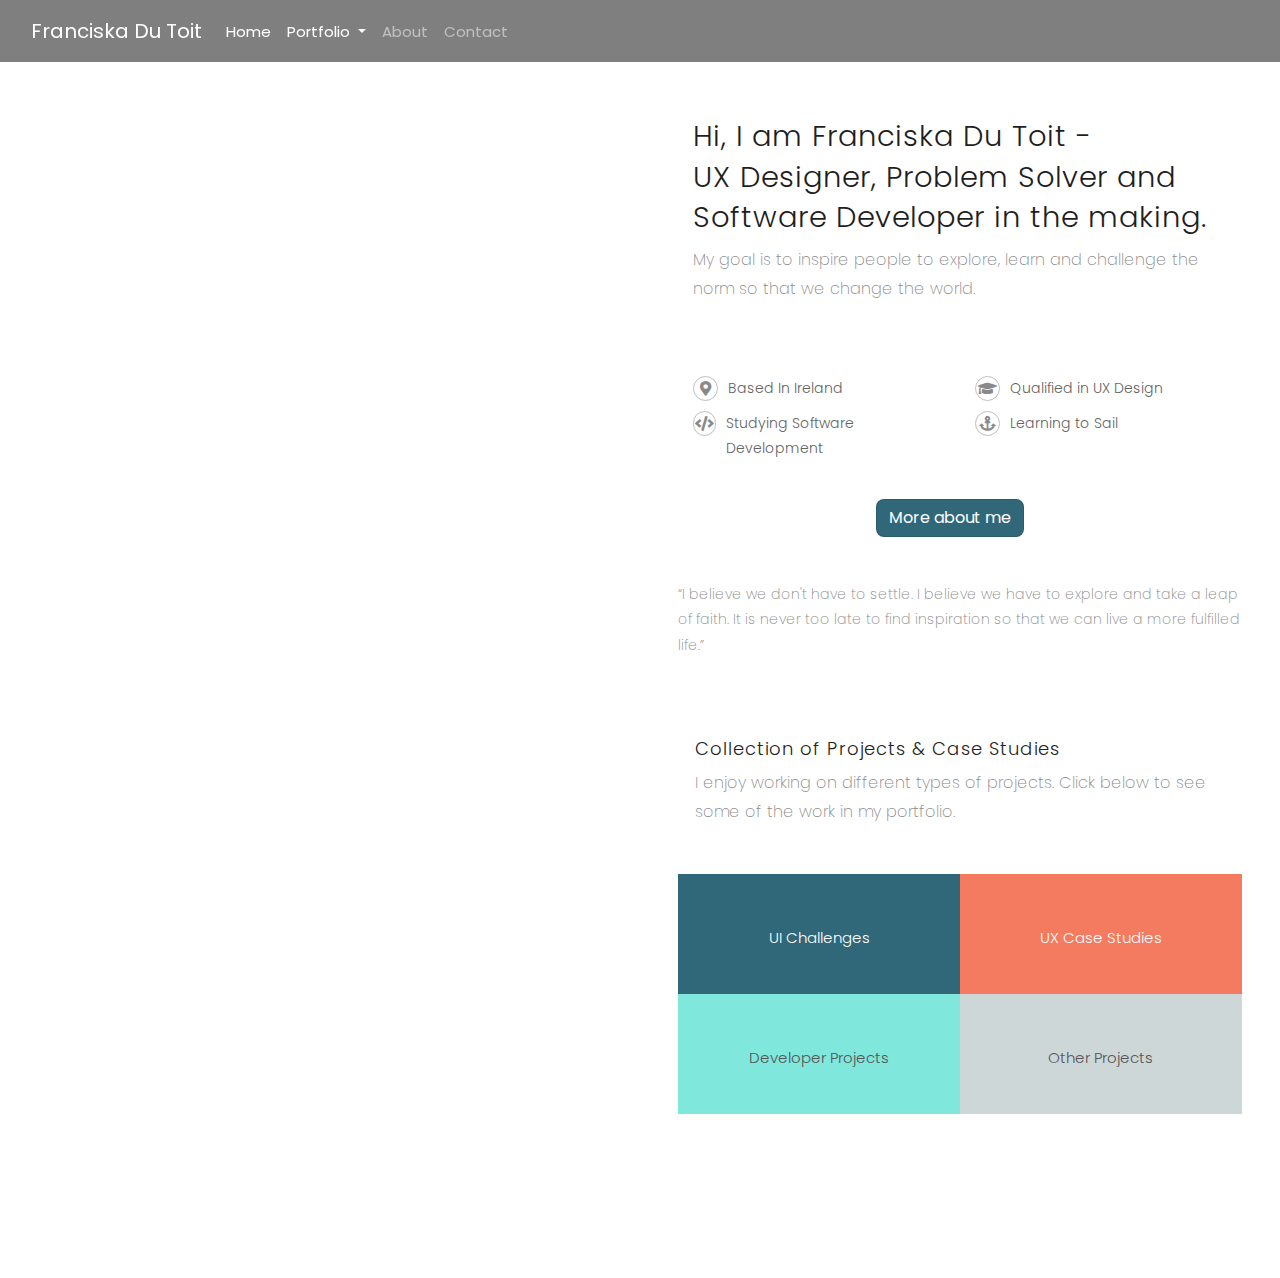
==== commit 9f4b32e8: "Update page link to other-projects page on home page in block nav" ====
--- a/index.html
+++ b/index.html
@@ -22,8 +22,8 @@
 </head>
 
 <body>
-    <!-- Nav Menu Section Code from Bootstrap -->
-    <div class="site-header"> 
+    <!-- Nav Menu Section Code from Bootstrap-->
+    <header class="site-header"> 
 	<nav class="navbar navbar-expand-md fixed-top navbar-dark ">
 		<div class="container-fluid">
 			<a class="navbar-brand" href="index.html">Franciska Du Toit</a>
@@ -39,10 +39,10 @@
                         <a class=" dropdown-toggle nav-link" href="#portfolio" role="button" id="dropdownMenuLink" data-toggle="dropdown" aria-haspopup="true" aria-expanded="false">Portfolio
                         </a>
                         <div class="dropdown-menu" aria-labelledby="dropdownMenuLink">
-                            <a class="dropdown-item" href="uichallenges.html">UI Challenges</a>
+                            <a class="dropdown-item" href="ui-challenges.html">UI Challenges</a>
                             <a class="dropdown-item" href="uxcasestudies.html">UX Case Studies</a>
-                            <a class="dropdown-item" href="developerprojects.html">Developer Portfolio</a>
-                            <a class="dropdown-item" href="otherprojects.html">Other Projects</a>
+                            <a class="dropdown-item" href="developer-projects.html">Developer Projects</a>
+                            <a class="dropdown-item" href="other-projects.html">Other Projects</a>
                         </div>
                     </li>
 					<li class="nav-item">
@@ -55,36 +55,45 @@
 			</div>
 		</div>
 	</nav>
-    </div>
+    </header>
     <!-- Nav Menu end -->
 
-    <div class="container-fluid ">
+    <div class="container-fluid">
 		<div class="row" >
             <!-- Banner section -->
 			<div class="col-sm-12 col-md-12 col-lg-6" id="home"> 
                 <!-- Hero-image -->
 				<div class="row">
-					<img class="banner-image" src="./assets/images/franciska_du_toit_homepage.jpg" alt="franciska-du-toit imahe"/>
+					<img class="banner-image" src="./assets/images/franciska_du_toit_homepage.jpg"/>
                 </div>
                 <!-- Hero-image end -->
                 <!-- Social Banner -->
                 <div class="row banner-imager-social" >
                     <div class="col-3 col-sm-3 col-md-2">
-                        <a href="https://www.linkedin.com/in/franciskadutoit" target="_blank"> <i class="fab fa-linkedin-in" aria-hidden="true"></i> <span class="sr-only">Linkedin</span></a>
-                    </div>
-                    <div class="col-3 col-sm-3 col-md-2">
-                        <a href="https://www.instagram.com/designed.byfranciska/" target="_blank"> <i class="fab fa-instagram " aria-hidden="true"></i> <span class="sr-only">Instagram</span></a> 
-                    </div>
-                    <div class="col-3 col-sm-3 col-md-2">
-                        <a href="https://twitter.com/FranciskaDuToit" target="_blank"> <i class="fab fa-twitter " aria-hidden="true"></i> <span class="sr-only">Twitter</span></a> 
-                    </div>
-                    <div class="col-3 col-sm-3 col-md-2">
-                        <a href="https://www.pinterest.ie/franciskadtt/_saved/" target="_blank"> <i class="fab fa-pinterest-p " aria-hidden="true"></i> <span class="sr-only">Pinterest</span></a> 
+                        <a href="https://www.linkedin.com/in/franciskadutoit" target="_blank" rel="noopener noreferrer"> <i class="fab fa-linkedin-in" aria-hidden="true"></i>
+                            <span class="sr-only">Linkedin</span>
+                        </a>
+                    </div>
+                    <div class="col-3 col-sm-3 col-md-2">
+                        <a href="https://www.instagram.com/designed.byfranciska/" target="_blank" rel="noopener noreferrer"> <i class="fab fa-instagram " aria-hidden="true"></i> 
+                            <span class="sr-only">Instagram</span>
+                        </a> 
+                    </div>
+                    <div class="col-3 col-sm-3 col-md-2">
+                        <a href="https://twitter.com/FranciskaDuToit" target="_blank" rel="noopener noreferrer"> <i class="fab fa-twitter " aria-hidden="true"></i> 
+                            <span class="sr-only">Twitter</span>
+                        </a> 
+                    </div>
+                    <div class="col-3 col-sm-3 col-md-2">
+                        <a href="https://www.pinterest.ie/franciskadtt/_saved/" target="_blank" rel="noopener noreferrer"> <i class="fab fa-pinterest-p " aria-hidden="true"></i>
+                            <span class="sr-only">Pinterest</span>
+                        </a> 
                     </div>
                 </div>
                 <!-- Social Banner end -->
             </div>
             <!-- Banner section End -->
+
             <!-- Content Section -->
 			<div class="col-sm-12 col-md-12 col-lg-6 split-content"> 
                 <div class="container-fluid container-custom">
@@ -97,88 +106,87 @@
                     </div>
                 </div>
                 <!-- Intro text end -->
-                <!-- Personal info -->
-                    <div class="container-fluid container-custom ">
-                        <div class="row bullet-list ">
-                            <div class="col-12 col-md-6 bullet">
-                            <!-- Personal Info Bullets -->
+                <!-- Personal Info Bullets -->
+                <div class="container-fluid container-custom ">
+                    <div class="row bullet-list ">
+                        <div class="col-12 col-md-6 bullet">
                             <div class="bullet-icon">
                                 <i class="fas fa-map-marker-alt" ></i>
                             </div>
-                                <div class="bullet-text">Based In Ireland
-                                </div>
+                            <div class="bullet-text">Based In Ireland
+                            </div>
                         </div>
                         <div class="col-12 col-md-6 bullet">
                             <div class="bullet-icon">
                                 <i class="fas fa-graduation-cap"></i>
                             </div>
-                                <div class="bullet-text">Qualified in UX Design
-                                </div>
+                            <div class="bullet-text">Qualified in UX Design
+                            </div>
                         </div>
                         <div class="col-12 col-md-6 bullet">
                             <div class="bullet-icon">
                                 <i class="fas fa-code"></i>
                             </div>
-                                <div class="bullet-text">Studying Software Development
-                                </div>
+                            <div class="bullet-text">Studying Software Development
+                            </div>
                         </div>
                         <div class="col-12 col-md-6 bullet">
                             <div class="bullet-icon">
                                 <i class="fas fa-anchor"></i>
                             </div>
-                                <div class="bullet-text">Learning to Sail
-                                </div>
-                        </div>
-                        <!-- Personal Info Bullets End -->
-                    </div>
-                    </div>
-                    <!-- Link to about page -->
-                    <div class="about-btn-container">
-                        <div class="btn">
-                            <a href="about.html" class="list-btn-item list-btn-item-secondary ">More about me
-                            </a>
-                        </div>
-                    </div>
-                    <!-- Link to about page end -->
-                        <!-- Quote -->
-                        <div class="quote-container">
-                        <blockquote class="blockquote">
-                            <p class="quote-text">“I believe we don't have to settle. I believe we have to explore and take a leap of faith. It is never too late to find inspiration so that we can live a more fulfilled life.”</p>
+                            <div class="bullet-text">Learning to Sail
+                            </div>
+                        </div>
+                    </div>
+                </div>
+                <!-- Personal Info Bullets End -->
+                <!-- Link to about page -->
+                <div class="about-btn-container">
+                    <div class="btn">
+                        <a href="about.html" class="list-btn-item list-btn-item-secondary ">More about me
+                        </a>
+                    </div>
+                </div>
+                <!-- Link to about page end -->
+                <!-- Quote -->
+                <div class="quote-container">
+                    <blockquote class="blockquote">
+                        <p class="quote-text">“I believe we don't have to settle. I believe we have to explore and take a leap of faith. It is never too late to find inspiration so that we can live a more fulfilled life.”</p>
                         </blockquote>
-                        <!-- Quote end -->
-                        </div>
-                        <!-- Intro text -->
-                            <div class="portfolio-text-container" >
-                                <h2 class="portfolio-heading" ><a></a>
-                                Collection of Projects & Case Studies 
-                                </h2>
-                                <p class="portfolio-paragraph">
-                                I enjoy working on different types of projects. Click below to see some of the work in my portfolio.
-                                </p>
-                            </div>
-                    <!-- Intro text end -->
-                    <!-- Blocks to projects - orginal code Bootstrap4 project Code Institute with modifications -->
-                            <div class="container-fluid blocks">
-                                <div class="row">
-                                    <div class="col nav-container">
-                                        <ul id="nav" class="list-inline menucontainer">
-                                            <li class="col-6 list-inline-item menu-color-ui menu-item-dark">
-                                                <a href="uichallenges.html" class="hvr-sweep-to-bottom"><span>UI Challenges</span></a>
-                                            </li>
-                                            <li class="col-6 list-inline-item menu-color-ux menu-item-dark ">
-                                                <a href="uxcasestudies.html" class="hvr-sweep-to-bottom"><span>UX Case Studies</span></a>
-                                            </li>
-                                            <li class="col-6 list-inline-item menu-color-code menu-item">
-                                                <a href="developerprojects.html" class="hvr-sweep-to-bottom"><span>Developer Portfolio</span></a>
-                                            </li>
-                                            <li class="col-6 list-inline-item menu-color-other menu-item">
-                                                <a href="otherprojects.html" class="hvr-sweep-to-bottom"><span>Other Projects</span></a>
-                                            </li>
-                                        </ul>
-                                    </div>
-                                </div>
-                            </div>
-                    <!-- Blocks to projects End -->
+                </div>
+                <!-- Quote end -->
+                <!-- Intro text -->
+                <div class="portfolio-text-container" >
+                    <h2 class="portfolio-heading" ><a></a>
+                        Collection of Projects & Case Studies 
+                    </h2>
+                    <p class="portfolio-paragraph">
+                        I enjoy working on different types of projects. Click below to see some of the work in my portfolio.
+                    </p>
+                </div>
+                <!-- Intro text end -->
+                <!-- Blocks to projects - orginal code Bootstrap4 project Code Institute with modifications -->
+                <div class="container-fluid blocks">
+                    <div class="row">
+                        <div class="col nav-container">
+                            <ul id="nav" class="list-inline menucontainer">
+                                <li class="col-6 list-inline-item menu-color-ui menu-item-dark">
+                                    <a href="ui-challenges.html" class="hvr-sweep-to-bottom"><span>UI Challenges</span></a>
+                                </li>
+                                <li class="col-6 list-inline-item menu-color-ux menu-item-dark ">
+                                    <a href="uxcasestudies.html" class="hvr-sweep-to-bottom"><span>UX Case Studies</span></a>
+                                </li>
+                                <li class="col-6 list-inline-item menu-color-code menu-item">
+                                    <a href="developer-projects.html" class="hvr-sweep-to-bottom"><span>Developer Projects</span></a>
+                                </li>
+                                <li class="col-6 list-inline-item menu-color-other menu-item">
+                                    <a href="other-projects.html" class="hvr-sweep-to-bottom"><span>Other Projects</span></a>
+                                </li>
+                            </ul>
+                        </div>
+                    </div>
+                </div>
+                <!-- Blocks to projects End -->
             </div>
             <!-- Content Section End-->
         </div>
